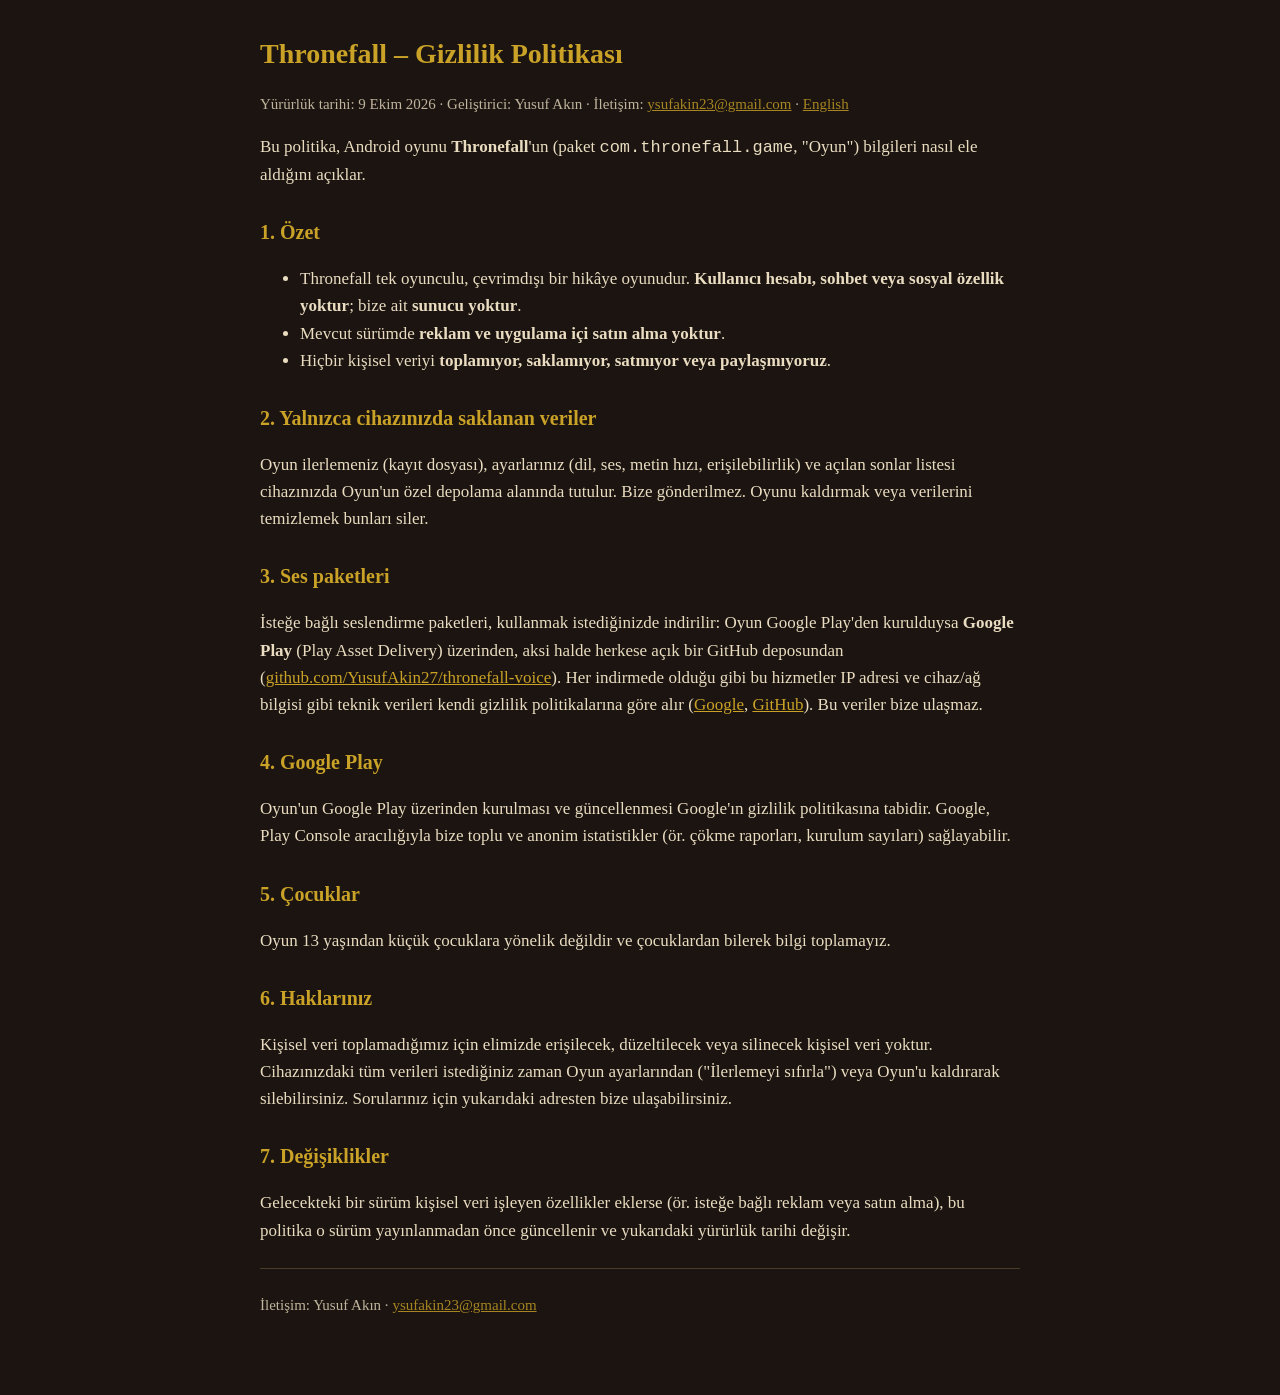
==== docs/privacy/tr/index.html @ b5269f50 "Privacy policy (v1: no ads, no IAP) for GitHub Pages Co-Authored-By: Claude Opus 5.5 <noreply@anthro" ====
<!doctype html><html lang="tr"><head><meta charset="utf-8"><meta name="viewport" content="width=device-width,initial-scale=1"><title>Thronefall – Gizlilik Politikası</title><link rel="stylesheet" href="../../_style.css"></head>
<body><main>
<h1>Thronefall – Gizlilik Politikası</h1>
<p class="meta">Yürürlük tarihi: 9 Ekim 2026 · Geliştirici: Yusuf Akın · İletişim: <a href="mailto:ysufakin23@gmail.com">ysufakin23@gmail.com</a> · <a href="../">English</a></p>
<p>Bu politika, Android oyunu <strong>Thronefall</strong>'un (paket <code>com.thronefall.game</code>, "Oyun") bilgileri nasıl ele aldığını açıklar.</p>
<h2>1. Özet</h2>
<ul>
<li>Thronefall tek oyunculu, çevrimdışı bir hikâye oyunudur. <strong>Kullanıcı hesabı, sohbet veya sosyal özellik yoktur</strong>; bize ait <strong>sunucu yoktur</strong>.</li>
<li>Mevcut sürümde <strong>reklam ve uygulama içi satın alma yoktur</strong>.</li>
<li>Hiçbir kişisel veriyi <strong>toplamıyor, saklamıyor, satmıyor veya paylaşmıyoruz</strong>.</li>
</ul>
<h2>2. Yalnızca cihazınızda saklanan veriler</h2>
<p>Oyun ilerlemeniz (kayıt dosyası), ayarlarınız (dil, ses, metin hızı, erişilebilirlik) ve açılan sonlar listesi cihazınızda Oyun'un özel depolama alanında tutulur. Bize gönderilmez. Oyunu kaldırmak veya verilerini temizlemek bunları siler.</p>
<h2>3. Ses paketleri</h2>
<p>İsteğe bağlı seslendirme paketleri, kullanmak istediğinizde indirilir: Oyun Google Play'den kurulduysa <strong>Google Play</strong> (Play Asset Delivery) üzerinden, aksi halde herkese açık bir GitHub deposundan (<a href="https://github.com/YusufAkin27/thronefall-voice">github.com/YusufAkin27/thronefall-voice</a>). Her indirmede olduğu gibi bu hizmetler IP adresi ve cihaz/ağ bilgisi gibi teknik verileri kendi gizlilik politikalarına göre alır (<a href="https://policies.google.com/privacy">Google</a>, <a href="https://docs.github.com/site-policy/privacy-policies/github-general-privacy-statement">GitHub</a>). Bu veriler bize ulaşmaz.</p>
<h2>4. Google Play</h2>
<p>Oyun'un Google Play üzerinden kurulması ve güncellenmesi Google'ın gizlilik politikasına tabidir. Google, Play Console aracılığıyla bize toplu ve anonim istatistikler (ör. çökme raporları, kurulum sayıları) sağlayabilir.</p>
<h2>5. Çocuklar</h2>
<p>Oyun 13 yaşından küçük çocuklara yönelik değildir ve çocuklardan bilerek bilgi toplamayız.</p>
<h2>6. Haklarınız</h2>
<p>Kişisel veri toplamadığımız için elimizde erişilecek, düzeltilecek veya silinecek kişisel veri yoktur. Cihazınızdaki tüm verileri istediğiniz zaman Oyun ayarlarından ("İlerlemeyi sıfırla") veya Oyun'u kaldırarak silebilirsiniz. Sorularınız için yukarıdaki adresten bize ulaşabilirsiniz.</p>
<h2>7. Değişiklikler</h2>
<p>Gelecekteki bir sürüm kişisel veri işleyen özellikler eklerse (ör. isteğe bağlı reklam veya satın alma), bu politika o sürüm yayınlanmadan önce güncellenir ve yukarıdaki yürürlük tarihi değişir.</p>
<hr><p class="meta">İletişim: Yusuf Akın · <a href="mailto:ysufakin23@gmail.com">ysufakin23@gmail.com</a></p>
</main></body></html>
---- docs/_style.css ----
:root{--ink:#1B1410;--parch:#E9DCC0;--gold:#C9A227;--crimson:#8E1F2B}
body{margin:0;background:var(--ink);color:var(--parch);font:17px/1.6 Georgia,serif}
main{max-width:760px;margin:0 auto;padding:32px 20px 64px}
h1{color:var(--gold);font-size:28px;margin:0 0 4px}h2{color:var(--gold);font-size:20px;margin-top:28px}
a{color:var(--gold)}.meta{opacity:.8;font-size:15px}hr{border:0;border-top:1px solid #4a3a2a;margin:24px 0}
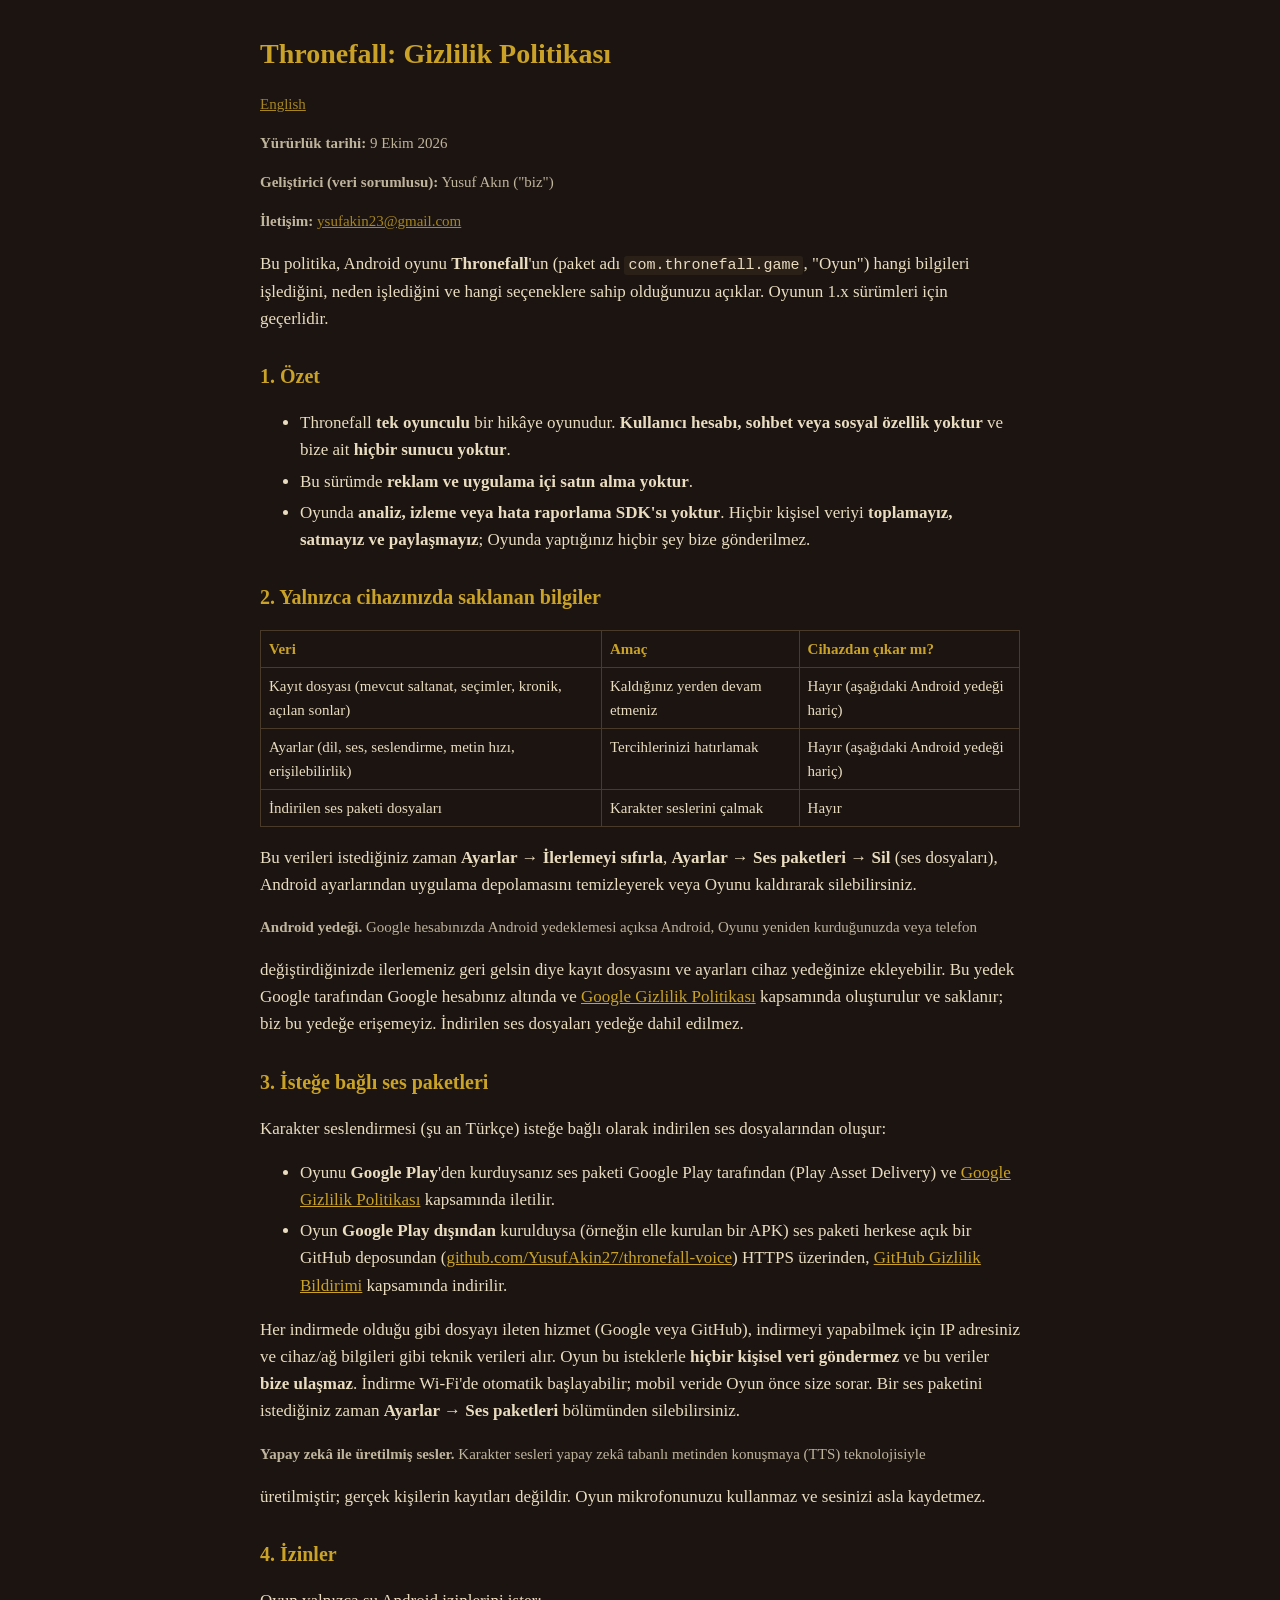
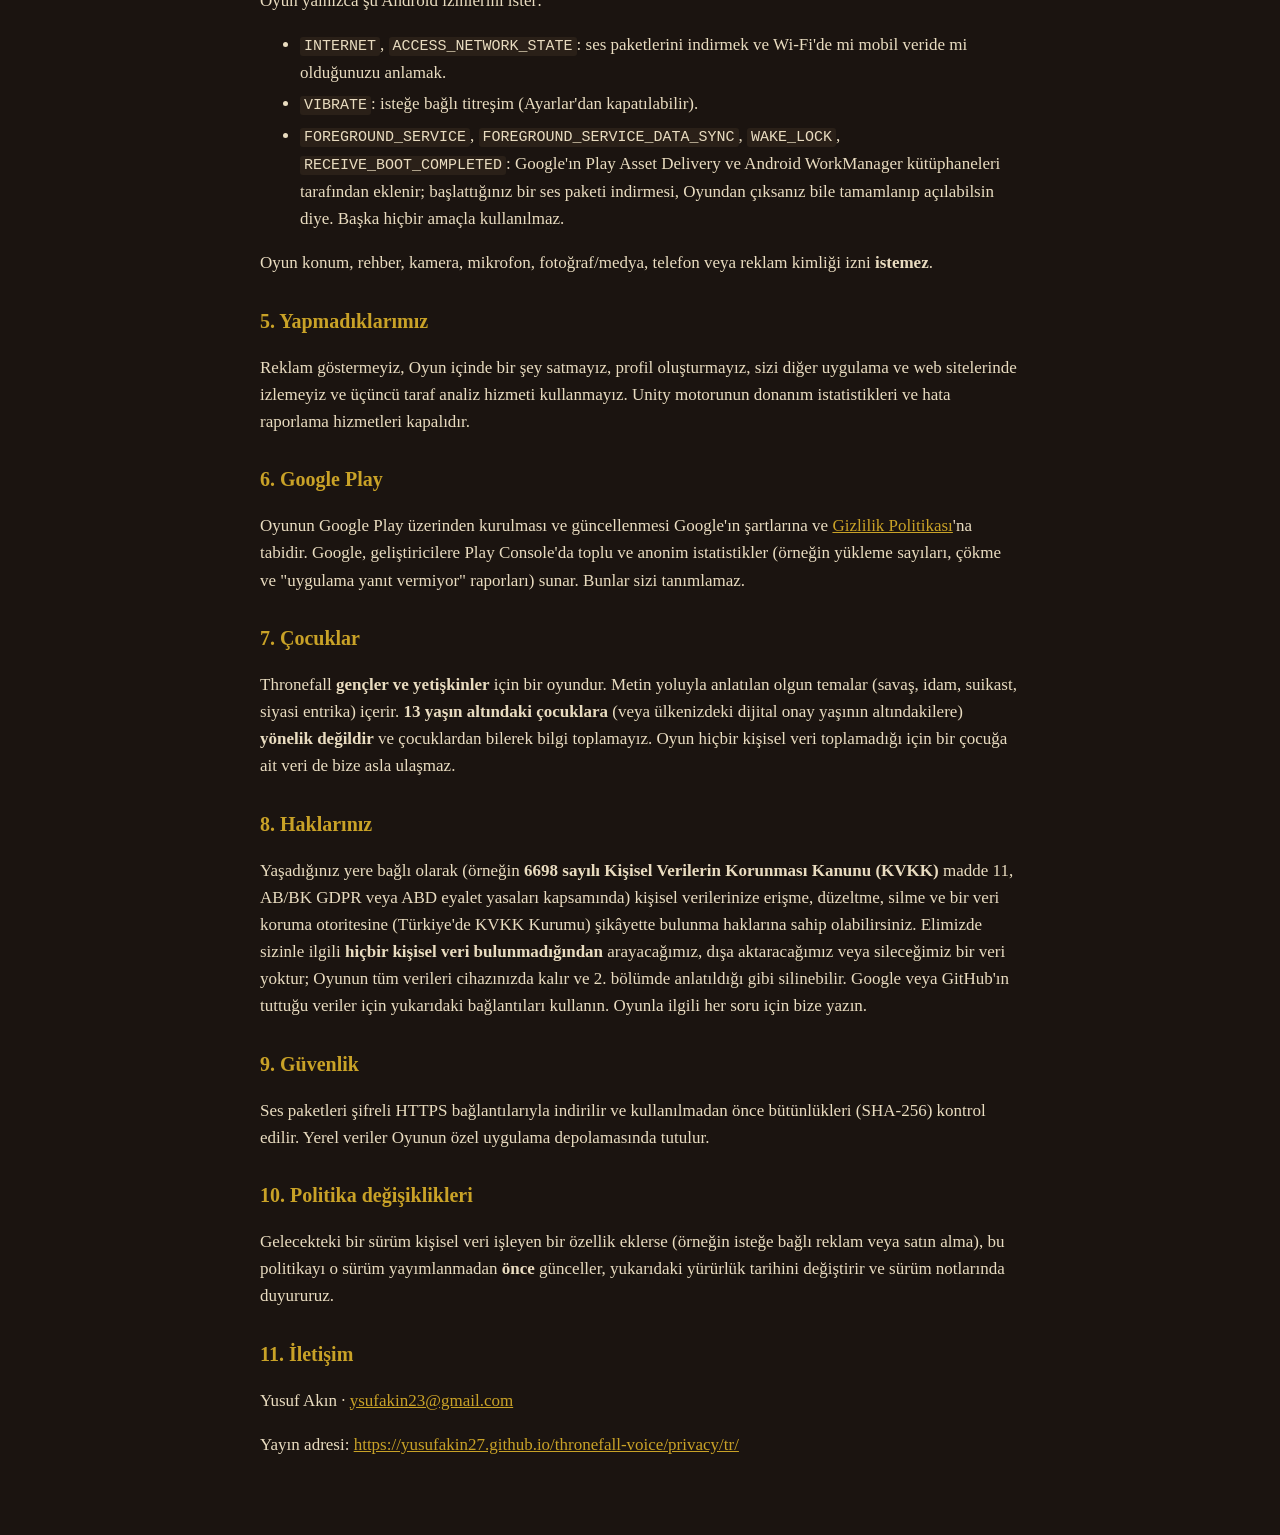
==== commit cfc2d785: "Privacy policy v1: permissions, Android backup, AI voices, KVKK; add /privacy.html alias Co-Authored" ====
--- a/docs/privacy/tr/index.html
+++ b/docs/privacy/tr/index.html
@@ -1,25 +1,52 @@
-<!doctype html><html lang="tr"><head><meta charset="utf-8"><meta name="viewport" content="width=device-width,initial-scale=1"><title>Thronefall – Gizlilik Politikası</title><link rel="stylesheet" href="../../_style.css"></head>
+<!doctype html><html lang="tr"><head><meta charset="utf-8"><meta name="viewport" content="width=device-width,initial-scale=1"><title>Thronefall: Gizlilik Politikası</title><link rel="stylesheet" href="../../_style.css"></head>
 <body><main>
-<h1>Thronefall – Gizlilik Politikası</h1>
-<p class="meta">Yürürlük tarihi: 9 Ekim 2026 · Geliştirici: Yusuf Akın · İletişim: <a href="mailto:ysufakin23@gmail.com">ysufakin23@gmail.com</a> · <a href="../">English</a></p>
-<p>Bu politika, Android oyunu <strong>Thronefall</strong>'un (paket <code>com.thronefall.game</code>, "Oyun") bilgileri nasıl ele aldığını açıklar.</p>
+<h1>Thronefall: Gizlilik Politikası</h1>
+<p class="meta"><a href="../">English</a></p>
+<p class="meta"><strong>Yürürlük tarihi:</strong> 9 Ekim 2026</p>
+<p class="meta"><strong>Geliştirici (veri sorumlusu):</strong> Yusuf Akın ("biz")</p>
+<p class="meta"><strong>İletişim:</strong> <a href="mailto:ysufakin23@gmail.com">ysufakin23@gmail.com</a></p>
+<p>Bu politika, Android oyunu <strong>Thronefall</strong>'un (paket adı <code>com.thronefall.game</code>, "Oyun") hangi bilgileri işlediğini, neden işlediğini ve hangi seçeneklere sahip olduğunuzu açıklar. Oyunun 1.x sürümleri için geçerlidir.</p>
 <h2>1. Özet</h2>
 <ul>
-<li>Thronefall tek oyunculu, çevrimdışı bir hikâye oyunudur. <strong>Kullanıcı hesabı, sohbet veya sosyal özellik yoktur</strong>; bize ait <strong>sunucu yoktur</strong>.</li>
-<li>Mevcut sürümde <strong>reklam ve uygulama içi satın alma yoktur</strong>.</li>
-<li>Hiçbir kişisel veriyi <strong>toplamıyor, saklamıyor, satmıyor veya paylaşmıyoruz</strong>.</li>
+<li>Thronefall <strong>tek oyunculu</strong> bir hikâye oyunudur. <strong>Kullanıcı hesabı, sohbet veya sosyal özellik yoktur</strong> ve bize ait <strong>hiçbir sunucu yoktur</strong>.</li>
+<li>Bu sürümde <strong>reklam ve uygulama içi satın alma yoktur</strong>.</li>
+<li>Oyunda <strong>analiz, izleme veya hata raporlama SDK'sı yoktur</strong>. Hiçbir kişisel veriyi <strong>toplamayız, satmayız ve paylaşmayız</strong>; Oyunda yaptığınız hiçbir şey bize gönderilmez.</li>
 </ul>
-<h2>2. Yalnızca cihazınızda saklanan veriler</h2>
-<p>Oyun ilerlemeniz (kayıt dosyası), ayarlarınız (dil, ses, metin hızı, erişilebilirlik) ve açılan sonlar listesi cihazınızda Oyun'un özel depolama alanında tutulur. Bize gönderilmez. Oyunu kaldırmak veya verilerini temizlemek bunları siler.</p>
-<h2>3. Ses paketleri</h2>
-<p>İsteğe bağlı seslendirme paketleri, kullanmak istediğinizde indirilir: Oyun Google Play'den kurulduysa <strong>Google Play</strong> (Play Asset Delivery) üzerinden, aksi halde herkese açık bir GitHub deposundan (<a href="https://github.com/YusufAkin27/thronefall-voice">github.com/YusufAkin27/thronefall-voice</a>). Her indirmede olduğu gibi bu hizmetler IP adresi ve cihaz/ağ bilgisi gibi teknik verileri kendi gizlilik politikalarına göre alır (<a href="https://policies.google.com/privacy">Google</a>, <a href="https://docs.github.com/site-policy/privacy-policies/github-general-privacy-statement">GitHub</a>). Bu veriler bize ulaşmaz.</p>
-<h2>4. Google Play</h2>
-<p>Oyun'un Google Play üzerinden kurulması ve güncellenmesi Google'ın gizlilik politikasına tabidir. Google, Play Console aracılığıyla bize toplu ve anonim istatistikler (ör. çökme raporları, kurulum sayıları) sağlayabilir.</p>
-<h2>5. Çocuklar</h2>
-<p>Oyun 13 yaşından küçük çocuklara yönelik değildir ve çocuklardan bilerek bilgi toplamayız.</p>
-<h2>6. Haklarınız</h2>
-<p>Kişisel veri toplamadığımız için elimizde erişilecek, düzeltilecek veya silinecek kişisel veri yoktur. Cihazınızdaki tüm verileri istediğiniz zaman Oyun ayarlarından ("İlerlemeyi sıfırla") veya Oyun'u kaldırarak silebilirsiniz. Sorularınız için yukarıdaki adresten bize ulaşabilirsiniz.</p>
-<h2>7. Değişiklikler</h2>
-<p>Gelecekteki bir sürüm kişisel veri işleyen özellikler eklerse (ör. isteğe bağlı reklam veya satın alma), bu politika o sürüm yayınlanmadan önce güncellenir ve yukarıdaki yürürlük tarihi değişir.</p>
-<hr><p class="meta">İletişim: Yusuf Akın · <a href="mailto:ysufakin23@gmail.com">ysufakin23@gmail.com</a></p>
+<h2>2. Yalnızca cihazınızda saklanan bilgiler</h2>
+<div class="tw"><table><tr><th>Veri</th><th>Amaç</th><th>Cihazdan çıkar mı?</th></tr><tr><td>Kayıt dosyası (mevcut saltanat, seçimler, kronik, açılan sonlar)</td><td>Kaldığınız yerden devam etmeniz</td><td>Hayır (aşağıdaki Android yedeği hariç)</td></tr><tr><td>Ayarlar (dil, ses, seslendirme, metin hızı, erişilebilirlik)</td><td>Tercihlerinizi hatırlamak</td><td>Hayır (aşağıdaki Android yedeği hariç)</td></tr><tr><td>İndirilen ses paketi dosyaları</td><td>Karakter seslerini çalmak</td><td>Hayır</td></tr></table></div>
+<p>Bu verileri istediğiniz zaman <strong>Ayarlar → İlerlemeyi sıfırla</strong>, <strong>Ayarlar → Ses paketleri → Sil</strong> (ses dosyaları), Android ayarlarından uygulama depolamasını temizleyerek veya Oyunu kaldırarak silebilirsiniz.</p>
+<p class="meta"><strong>Android yedeği.</strong> Google hesabınızda Android yedeklemesi açıksa Android, Oyunu yeniden kurduğunuzda veya telefon</p>
+<p>değiştirdiğinizde ilerlemeniz geri gelsin diye kayıt dosyasını ve ayarları cihaz yedeğinize ekleyebilir. Bu yedek Google tarafından Google hesabınız altında ve <a href="https://policies.google.com/privacy">Google Gizlilik Politikası</a> kapsamında oluşturulur ve saklanır; biz bu yedeğe erişemeyiz. İndirilen ses dosyaları yedeğe dahil edilmez.</p>
+<h2>3. İsteğe bağlı ses paketleri</h2>
+<p>Karakter seslendirmesi (şu an Türkçe) isteğe bağlı olarak indirilen ses dosyalarından oluşur:</p>
+<ul>
+<li>Oyunu <strong>Google Play</strong>'den kurduysanız ses paketi Google Play tarafından (Play Asset Delivery) ve <a href="https://policies.google.com/privacy">Google Gizlilik Politikası</a> kapsamında iletilir.</li>
+<li>Oyun <strong>Google Play dışından</strong> kurulduysa (örneğin elle kurulan bir APK) ses paketi herkese açık bir GitHub deposundan (<a href="https://github.com/YusufAkin27/thronefall-voice">github.com/YusufAkin27/thronefall-voice</a>) HTTPS üzerinden, <a href="https://docs.github.com/site-policy/privacy-policies/github-general-privacy-statement">GitHub Gizlilik Bildirimi</a> kapsamında indirilir.</li>
+</ul>
+<p>Her indirmede olduğu gibi dosyayı ileten hizmet (Google veya GitHub), indirmeyi yapabilmek için IP adresiniz ve cihaz/ağ bilgileri gibi teknik verileri alır. Oyun bu isteklerle <strong>hiçbir kişisel veri göndermez</strong> ve bu veriler <strong>bize ulaşmaz</strong>. İndirme Wi-Fi'de otomatik başlayabilir; mobil veride Oyun önce size sorar. Bir ses paketini istediğiniz zaman <strong>Ayarlar → Ses paketleri</strong> bölümünden silebilirsiniz.</p>
+<p class="meta"><strong>Yapay zekâ ile üretilmiş sesler.</strong> Karakter sesleri yapay zekâ tabanlı metinden konuşmaya (TTS) teknolojisiyle</p>
+<p>üretilmiştir; gerçek kişilerin kayıtları değildir. Oyun mikrofonunuzu kullanmaz ve sesinizi asla kaydetmez.</p>
+<h2>4. İzinler</h2>
+<p>Oyun yalnızca şu Android izinlerini ister:</p>
+<ul>
+<li><code>INTERNET</code>, <code>ACCESS_NETWORK_STATE</code>: ses paketlerini indirmek ve Wi-Fi'de mi mobil veride mi olduğunuzu anlamak.</li>
+<li><code>VIBRATE</code>: isteğe bağlı titreşim (Ayarlar'dan kapatılabilir).</li>
+<li><code>FOREGROUND_SERVICE</code>, <code>FOREGROUND_SERVICE_DATA_SYNC</code>, <code>WAKE_LOCK</code>, <code>RECEIVE_BOOT_COMPLETED</code>: Google'ın Play Asset Delivery ve Android WorkManager kütüphaneleri tarafından eklenir; başlattığınız bir ses paketi indirmesi, Oyundan çıksanız bile tamamlanıp açılabilsin diye. Başka hiçbir amaçla kullanılmaz.</li>
+</ul>
+<p>Oyun konum, rehber, kamera, mikrofon, fotoğraf/medya, telefon veya reklam kimliği izni <strong>istemez</strong>.</p>
+<h2>5. Yapmadıklarımız</h2>
+<p>Reklam göstermeyiz, Oyun içinde bir şey satmayız, profil oluşturmayız, sizi diğer uygulama ve web sitelerinde izlemeyiz ve üçüncü taraf analiz hizmeti kullanmayız. Unity motorunun donanım istatistikleri ve hata raporlama hizmetleri kapalıdır.</p>
+<h2>6. Google Play</h2>
+<p>Oyunun Google Play üzerinden kurulması ve güncellenmesi Google'ın şartlarına ve <a href="https://policies.google.com/privacy">Gizlilik Politikası</a>'na tabidir. Google, geliştiricilere Play Console'da toplu ve anonim istatistikler (örneğin yükleme sayıları, çökme ve "uygulama yanıt vermiyor" raporları) sunar. Bunlar sizi tanımlamaz.</p>
+<h2>7. Çocuklar</h2>
+<p>Thronefall <strong>gençler ve yetişkinler</strong> için bir oyundur. Metin yoluyla anlatılan olgun temalar (savaş, idam, suikast, siyasi entrika) içerir. <strong>13 yaşın altındaki çocuklara</strong> (veya ülkenizdeki dijital onay yaşının altındakilere) <strong>yönelik değildir</strong> ve çocuklardan bilerek bilgi toplamayız. Oyun hiçbir kişisel veri toplamadığı için bir çocuğa ait veri de bize asla ulaşmaz.</p>
+<h2>8. Haklarınız</h2>
+<p>Yaşadığınız yere bağlı olarak (örneğin <strong>6698 sayılı Kişisel Verilerin Korunması Kanunu (KVKK)</strong> madde 11, AB/BK GDPR veya ABD eyalet yasaları kapsamında) kişisel verilerinize erişme, düzeltme, silme ve bir veri koruma otoritesine (Türkiye'de KVKK Kurumu) şikâyette bulunma haklarına sahip olabilirsiniz. Elimizde sizinle ilgili <strong>hiçbir kişisel veri bulunmadığından</strong> arayacağımız, dışa aktaracağımız veya sileceğimiz bir veri yoktur; Oyunun tüm verileri cihazınızda kalır ve 2. bölümde anlatıldığı gibi silinebilir. Google veya GitHub'ın tuttuğu veriler için yukarıdaki bağlantıları kullanın. Oyunla ilgili her soru için bize yazın.</p>
+<h2>9. Güvenlik</h2>
+<p>Ses paketleri şifreli HTTPS bağlantılarıyla indirilir ve kullanılmadan önce bütünlükleri (SHA-256) kontrol edilir. Yerel veriler Oyunun özel uygulama depolamasında tutulur.</p>
+<h2>10. Politika değişiklikleri</h2>
+<p>Gelecekteki bir sürüm kişisel veri işleyen bir özellik eklerse (örneğin isteğe bağlı reklam veya satın alma), bu politikayı o sürüm yayımlanmadan <strong>önce</strong> günceller, yukarıdaki yürürlük tarihini değiştirir ve sürüm notlarında duyururuz.</p>
+<h2>11. İletişim</h2>
+<p>Yusuf Akın · <a href="mailto:ysufakin23@gmail.com">ysufakin23@gmail.com</a></p>
+<p>Yayın adresi: <a href="https://yusufakin27.github.io/thronefall-voice/privacy/tr/">https://yusufakin27.github.io/thronefall-voice/privacy/tr/</a></p>
 </main></body></html>
--- a/docs/_style.css
+++ b/docs/_style.css
@@ -3,3 +3,6 @@
 main{max-width:760px;margin:0 auto;padding:32px 20px 64px}
 h1{color:var(--gold);font-size:28px;margin:0 0 4px}h2{color:var(--gold);font-size:20px;margin-top:28px}
 a{color:var(--gold)}.meta{opacity:.8;font-size:15px}hr{border:0;border-top:1px solid #4a3a2a;margin:24px 0}
+code{font-size:15px;background:#2a2018;padding:1px 4px;border-radius:3px;overflow-wrap:anywhere}
+.tw{overflow-x:auto}table{border-collapse:collapse;width:100%;font-size:15px}th,td{border:1px solid #4a3a2a;padding:6px 8px;text-align:left;vertical-align:top}th{color:var(--gold)}
+li{margin:4px 0}
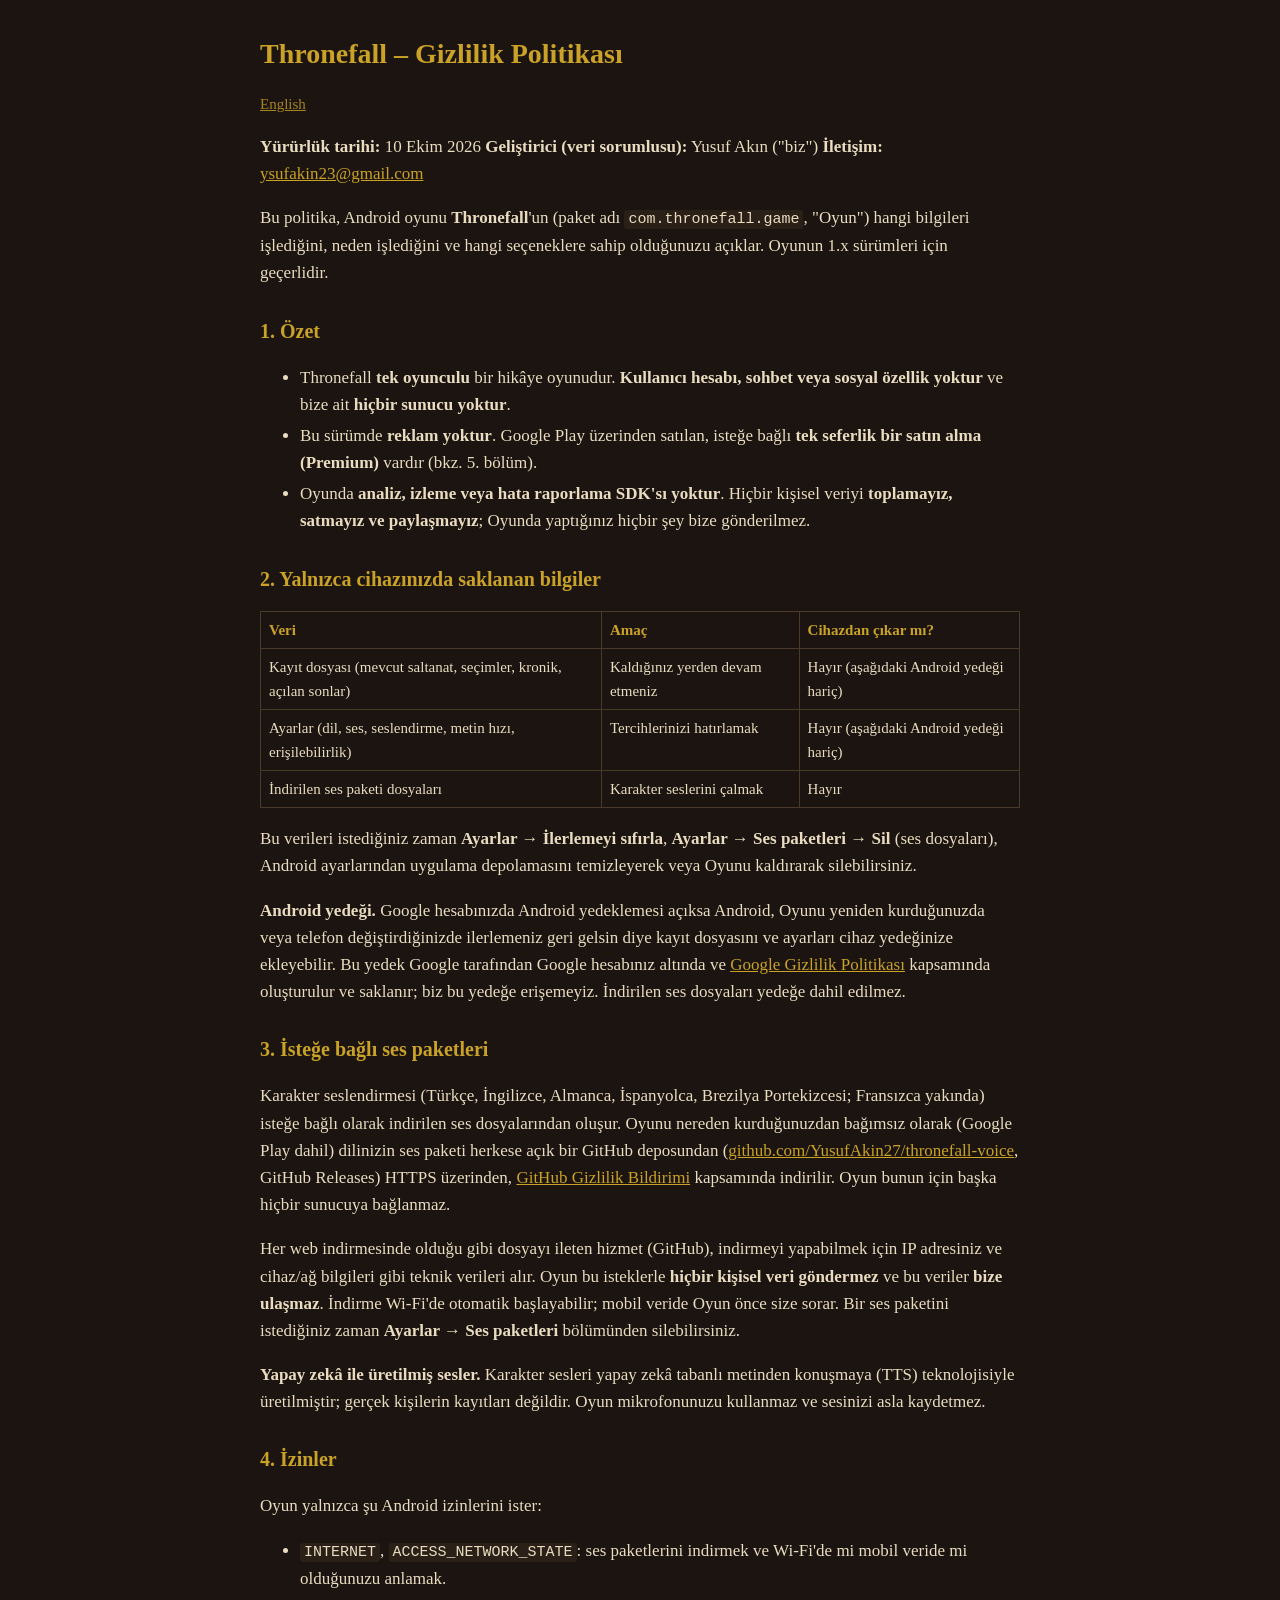
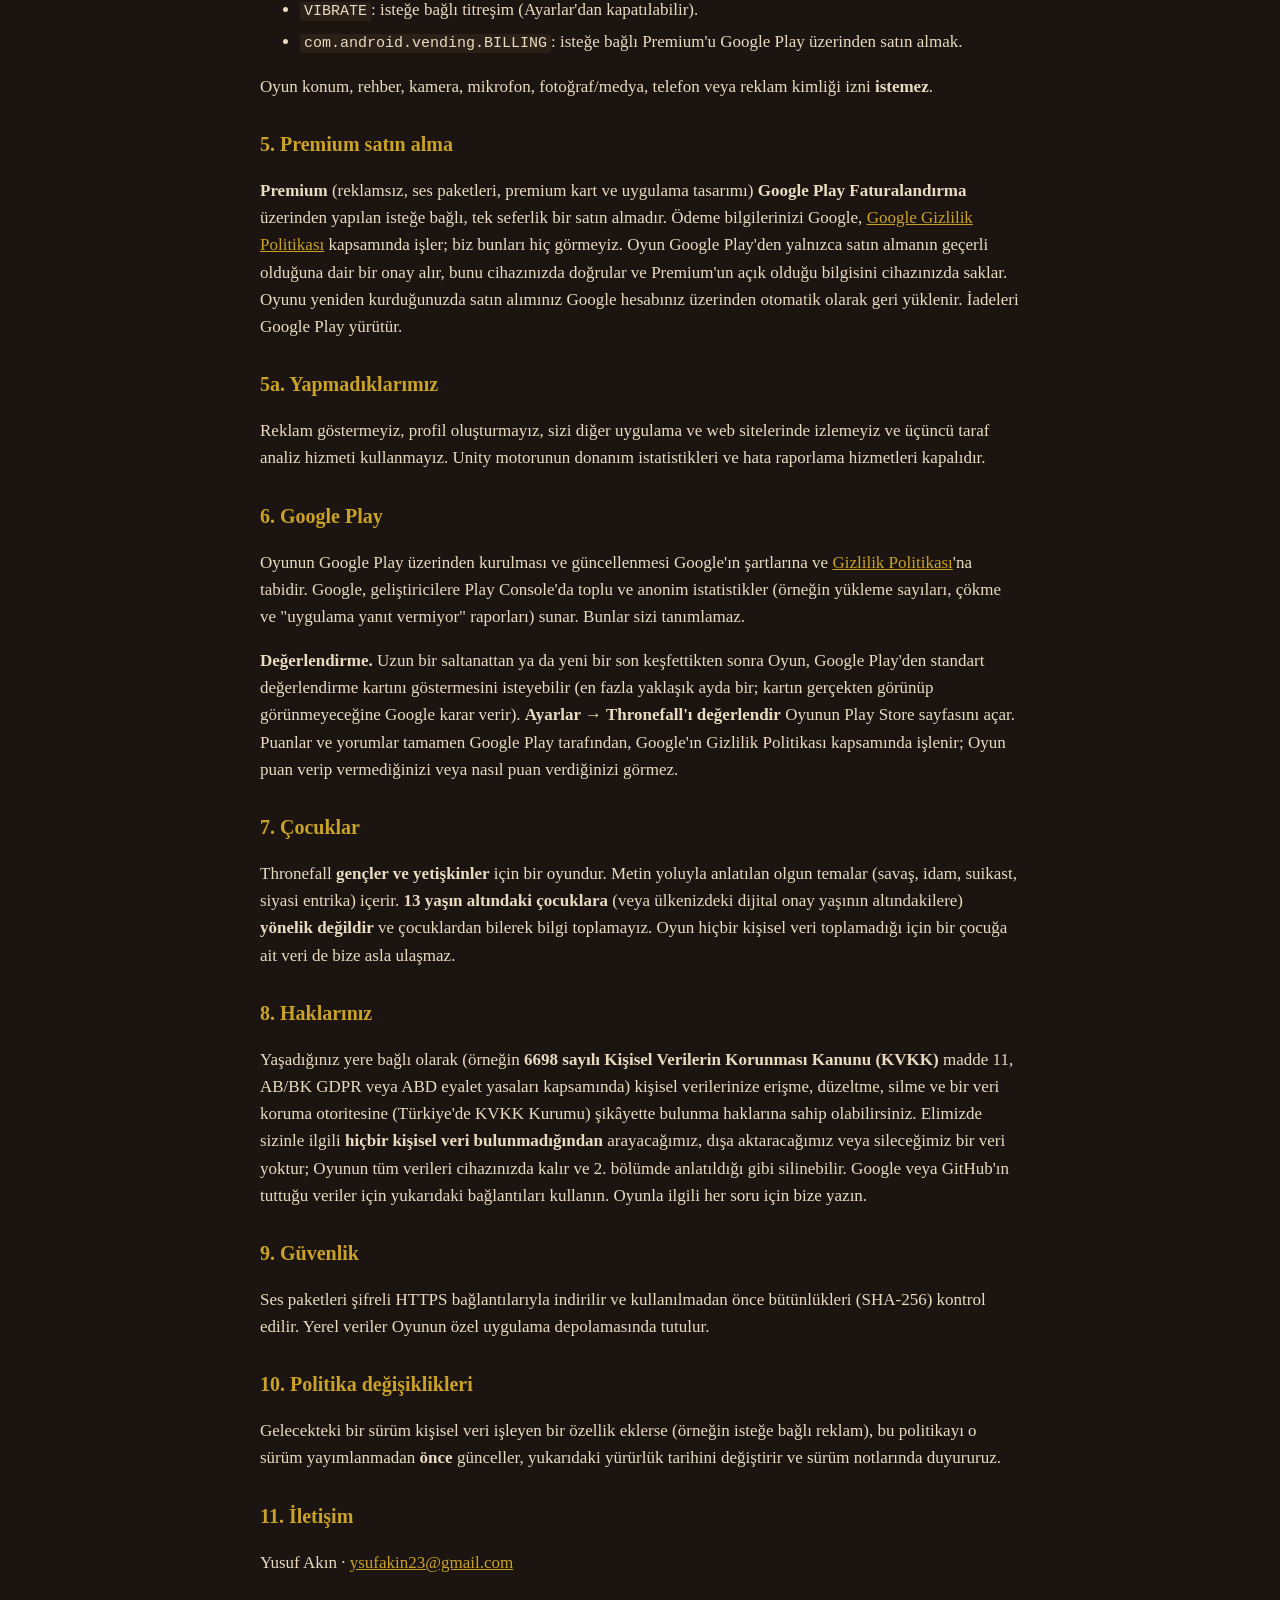
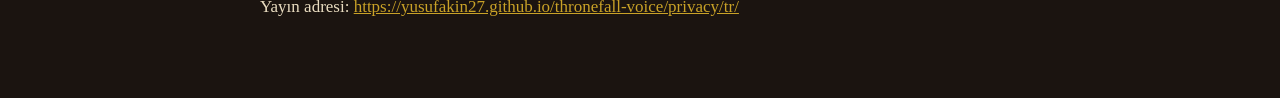
==== commit 8a45693d: "Privacy policy 10 Oct 2026: Premium purchase via Google Play, voice packs from GitHub for all instal" ====
--- a/docs/privacy/tr/index.html
+++ b/docs/privacy/tr/index.html
@@ -1,51 +1,113 @@
-<!doctype html><html lang="tr"><head><meta charset="utf-8"><meta name="viewport" content="width=device-width,initial-scale=1"><title>Thronefall: Gizlilik Politikası</title><link rel="stylesheet" href="../../_style.css"></head>
+<!doctype html><html lang="tr"><head><meta charset="utf-8"><meta name="viewport" content="width=device-width,initial-scale=1"><title>Thronefall – Gizlilik Politikası</title><link rel="stylesheet" href="../../_style.css"></head>
 <body><main>
-<h1>Thronefall: Gizlilik Politikası</h1>
+<h1>Thronefall – Gizlilik Politikası</h1>
 <p class="meta"><a href="../">English</a></p>
-<p class="meta"><strong>Yürürlük tarihi:</strong> 9 Ekim 2026</p>
-<p class="meta"><strong>Geliştirici (veri sorumlusu):</strong> Yusuf Akın ("biz")</p>
-<p class="meta"><strong>İletişim:</strong> <a href="mailto:ysufakin23@gmail.com">ysufakin23@gmail.com</a></p>
-<p>Bu politika, Android oyunu <strong>Thronefall</strong>'un (paket adı <code>com.thronefall.game</code>, "Oyun") hangi bilgileri işlediğini, neden işlediğini ve hangi seçeneklere sahip olduğunuzu açıklar. Oyunun 1.x sürümleri için geçerlidir.</p>
+<p><strong>Yürürlük tarihi:</strong> 10 Ekim 2026
+<strong>Geliştirici (veri sorumlusu):</strong> Yusuf Akın ("biz")
+<strong>İletişim:</strong> <a href="mailto:ysufakin23@gmail.com">ysufakin23@gmail.com</a></p>
+<p>Bu politika, Android oyunu <strong>Thronefall</strong>'un (paket adı <code>com.thronefall.game</code>, "Oyun") hangi bilgileri işlediğini,
+neden işlediğini ve hangi seçeneklere sahip olduğunuzu açıklar. Oyunun 1.x sürümleri için geçerlidir.</p>
 <h2>1. Özet</h2>
 <ul>
-<li>Thronefall <strong>tek oyunculu</strong> bir hikâye oyunudur. <strong>Kullanıcı hesabı, sohbet veya sosyal özellik yoktur</strong> ve bize ait <strong>hiçbir sunucu yoktur</strong>.</li>
-<li>Bu sürümde <strong>reklam ve uygulama içi satın alma yoktur</strong>.</li>
-<li>Oyunda <strong>analiz, izleme veya hata raporlama SDK'sı yoktur</strong>. Hiçbir kişisel veriyi <strong>toplamayız, satmayız ve paylaşmayız</strong>; Oyunda yaptığınız hiçbir şey bize gönderilmez.</li>
+<li>Thronefall <strong>tek oyunculu</strong> bir hikâye oyunudur. <strong>Kullanıcı hesabı, sohbet veya sosyal özellik yoktur</strong> ve bize ait
+  <strong>hiçbir sunucu yoktur</strong>.</li>
+<li>Bu sürümde <strong>reklam yoktur</strong>. Google Play üzerinden satılan, isteğe bağlı <strong>tek seferlik bir satın alma (Premium)</strong> vardır (bkz. 5. bölüm).</li>
+<li>Oyunda <strong>analiz, izleme veya hata raporlama SDK'sı yoktur</strong>. Hiçbir kişisel veriyi <strong>toplamayız, satmayız ve
+  paylaşmayız</strong>; Oyunda yaptığınız hiçbir şey bize gönderilmez.</li>
 </ul>
 <h2>2. Yalnızca cihazınızda saklanan bilgiler</h2>
-<div class="tw"><table><tr><th>Veri</th><th>Amaç</th><th>Cihazdan çıkar mı?</th></tr><tr><td>Kayıt dosyası (mevcut saltanat, seçimler, kronik, açılan sonlar)</td><td>Kaldığınız yerden devam etmeniz</td><td>Hayır (aşağıdaki Android yedeği hariç)</td></tr><tr><td>Ayarlar (dil, ses, seslendirme, metin hızı, erişilebilirlik)</td><td>Tercihlerinizi hatırlamak</td><td>Hayır (aşağıdaki Android yedeği hariç)</td></tr><tr><td>İndirilen ses paketi dosyaları</td><td>Karakter seslerini çalmak</td><td>Hayır</td></tr></table></div>
-<p>Bu verileri istediğiniz zaman <strong>Ayarlar → İlerlemeyi sıfırla</strong>, <strong>Ayarlar → Ses paketleri → Sil</strong> (ses dosyaları), Android ayarlarından uygulama depolamasını temizleyerek veya Oyunu kaldırarak silebilirsiniz.</p>
-<p class="meta"><strong>Android yedeği.</strong> Google hesabınızda Android yedeklemesi açıksa Android, Oyunu yeniden kurduğunuzda veya telefon</p>
-<p>değiştirdiğinizde ilerlemeniz geri gelsin diye kayıt dosyasını ve ayarları cihaz yedeğinize ekleyebilir. Bu yedek Google tarafından Google hesabınız altında ve <a href="https://policies.google.com/privacy">Google Gizlilik Politikası</a> kapsamında oluşturulur ve saklanır; biz bu yedeğe erişemeyiz. İndirilen ses dosyaları yedeğe dahil edilmez.</p>
+<table>
+<thead>
+<tr>
+<th>Veri</th>
+<th>Amaç</th>
+<th>Cihazdan çıkar mı?</th>
+</tr>
+</thead>
+<tbody>
+<tr>
+<td>Kayıt dosyası (mevcut saltanat, seçimler, kronik, açılan sonlar)</td>
+<td>Kaldığınız yerden devam etmeniz</td>
+<td>Hayır (aşağıdaki Android yedeği hariç)</td>
+</tr>
+<tr>
+<td>Ayarlar (dil, ses, seslendirme, metin hızı, erişilebilirlik)</td>
+<td>Tercihlerinizi hatırlamak</td>
+<td>Hayır (aşağıdaki Android yedeği hariç)</td>
+</tr>
+<tr>
+<td>İndirilen ses paketi dosyaları</td>
+<td>Karakter seslerini çalmak</td>
+<td>Hayır</td>
+</tr>
+</tbody>
+</table>
+<p>Bu verileri istediğiniz zaman <strong>Ayarlar → İlerlemeyi sıfırla</strong>, <strong>Ayarlar → Ses paketleri → Sil</strong> (ses dosyaları),
+Android ayarlarından uygulama depolamasını temizleyerek veya Oyunu kaldırarak silebilirsiniz.</p>
+<p><strong>Android yedeği.</strong> Google hesabınızda Android yedeklemesi açıksa Android, Oyunu yeniden kurduğunuzda veya telefon
+değiştirdiğinizde ilerlemeniz geri gelsin diye kayıt dosyasını ve ayarları cihaz yedeğinize ekleyebilir. Bu yedek
+Google tarafından Google hesabınız altında ve <a href="https://policies.google.com/privacy">Google Gizlilik Politikası</a>
+kapsamında oluşturulur ve saklanır; biz bu yedeğe erişemeyiz. İndirilen ses dosyaları yedeğe dahil edilmez.</p>
 <h2>3. İsteğe bağlı ses paketleri</h2>
-<p>Karakter seslendirmesi (şu an Türkçe) isteğe bağlı olarak indirilen ses dosyalarından oluşur:</p>
-<ul>
-<li>Oyunu <strong>Google Play</strong>'den kurduysanız ses paketi Google Play tarafından (Play Asset Delivery) ve <a href="https://policies.google.com/privacy">Google Gizlilik Politikası</a> kapsamında iletilir.</li>
-<li>Oyun <strong>Google Play dışından</strong> kurulduysa (örneğin elle kurulan bir APK) ses paketi herkese açık bir GitHub deposundan (<a href="https://github.com/YusufAkin27/thronefall-voice">github.com/YusufAkin27/thronefall-voice</a>) HTTPS üzerinden, <a href="https://docs.github.com/site-policy/privacy-policies/github-general-privacy-statement">GitHub Gizlilik Bildirimi</a> kapsamında indirilir.</li>
-</ul>
-<p>Her indirmede olduğu gibi dosyayı ileten hizmet (Google veya GitHub), indirmeyi yapabilmek için IP adresiniz ve cihaz/ağ bilgileri gibi teknik verileri alır. Oyun bu isteklerle <strong>hiçbir kişisel veri göndermez</strong> ve bu veriler <strong>bize ulaşmaz</strong>. İndirme Wi-Fi'de otomatik başlayabilir; mobil veride Oyun önce size sorar. Bir ses paketini istediğiniz zaman <strong>Ayarlar → Ses paketleri</strong> bölümünden silebilirsiniz.</p>
-<p class="meta"><strong>Yapay zekâ ile üretilmiş sesler.</strong> Karakter sesleri yapay zekâ tabanlı metinden konuşmaya (TTS) teknolojisiyle</p>
-<p>üretilmiştir; gerçek kişilerin kayıtları değildir. Oyun mikrofonunuzu kullanmaz ve sesinizi asla kaydetmez.</p>
+<p>Karakter seslendirmesi (Türkçe, İngilizce, Almanca, İspanyolca, Brezilya Portekizcesi; Fransızca yakında) isteğe
+bağlı olarak indirilen ses dosyalarından oluşur. Oyunu nereden kurduğunuzdan bağımsız olarak (Google Play dahil)
+dilinizin ses paketi herkese açık bir GitHub deposundan
+(<a href="https://github.com/YusufAkin27/thronefall-voice">github.com/YusufAkin27/thronefall-voice</a>, GitHub Releases) HTTPS
+üzerinden, <a href="https://docs.github.com/site-policy/privacy-policies/github-general-privacy-statement">GitHub Gizlilik Bildirimi</a>
+kapsamında indirilir. Oyun bunun için başka hiçbir sunucuya bağlanmaz.</p>
+<p>Her web indirmesinde olduğu gibi dosyayı ileten hizmet (GitHub), indirmeyi yapabilmek için IP adresiniz ve
+cihaz/ağ bilgileri gibi teknik verileri alır. Oyun bu isteklerle <strong>hiçbir kişisel veri göndermez</strong> ve bu veriler
+<strong>bize ulaşmaz</strong>. İndirme Wi-Fi'de otomatik başlayabilir; mobil veride Oyun önce size sorar. Bir ses paketini
+istediğiniz zaman <strong>Ayarlar → Ses paketleri</strong> bölümünden silebilirsiniz.</p>
+<p><strong>Yapay zekâ ile üretilmiş sesler.</strong> Karakter sesleri yapay zekâ tabanlı metinden konuşmaya (TTS) teknolojisiyle
+üretilmiştir; gerçek kişilerin kayıtları değildir. Oyun mikrofonunuzu kullanmaz ve sesinizi asla kaydetmez.</p>
 <h2>4. İzinler</h2>
 <p>Oyun yalnızca şu Android izinlerini ister:</p>
 <ul>
 <li><code>INTERNET</code>, <code>ACCESS_NETWORK_STATE</code>: ses paketlerini indirmek ve Wi-Fi'de mi mobil veride mi olduğunuzu anlamak.</li>
 <li><code>VIBRATE</code>: isteğe bağlı titreşim (Ayarlar'dan kapatılabilir).</li>
-<li><code>FOREGROUND_SERVICE</code>, <code>FOREGROUND_SERVICE_DATA_SYNC</code>, <code>WAKE_LOCK</code>, <code>RECEIVE_BOOT_COMPLETED</code>: Google'ın Play Asset Delivery ve Android WorkManager kütüphaneleri tarafından eklenir; başlattığınız bir ses paketi indirmesi, Oyundan çıksanız bile tamamlanıp açılabilsin diye. Başka hiçbir amaçla kullanılmaz.</li>
+<li><code>com.android.vending.BILLING</code>: isteğe bağlı Premium'u Google Play üzerinden satın almak.</li>
 </ul>
 <p>Oyun konum, rehber, kamera, mikrofon, fotoğraf/medya, telefon veya reklam kimliği izni <strong>istemez</strong>.</p>
-<h2>5. Yapmadıklarımız</h2>
-<p>Reklam göstermeyiz, Oyun içinde bir şey satmayız, profil oluşturmayız, sizi diğer uygulama ve web sitelerinde izlemeyiz ve üçüncü taraf analiz hizmeti kullanmayız. Unity motorunun donanım istatistikleri ve hata raporlama hizmetleri kapalıdır.</p>
+<h2>5. Premium satın alma</h2>
+<p><strong>Premium</strong> (reklamsız, ses paketleri, premium kart ve uygulama tasarımı) <strong>Google Play Faturalandırma</strong> üzerinden
+yapılan isteğe bağlı, tek seferlik bir satın almadır. Ödeme bilgilerinizi Google, <a href="https://policies.google.com/privacy">Google Gizlilik Politikası</a>
+kapsamında işler; biz bunları hiç görmeyiz. Oyun Google Play'den yalnızca satın almanın geçerli olduğuna dair bir onay
+alır, bunu cihazınızda doğrular ve Premium'un açık olduğu bilgisini cihazınızda saklar. Oyunu yeniden kurduğunuzda
+satın alımınız Google hesabınız üzerinden otomatik olarak geri yüklenir. İadeleri Google Play yürütür.</p>
+<h2>5a. Yapmadıklarımız</h2>
+<p>Reklam göstermeyiz, profil oluşturmayız, sizi diğer uygulama ve web sitelerinde
+izlemeyiz ve üçüncü taraf analiz hizmeti kullanmayız. Unity motorunun donanım istatistikleri ve hata raporlama
+hizmetleri kapalıdır.</p>
 <h2>6. Google Play</h2>
-<p>Oyunun Google Play üzerinden kurulması ve güncellenmesi Google'ın şartlarına ve <a href="https://policies.google.com/privacy">Gizlilik Politikası</a>'na tabidir. Google, geliştiricilere Play Console'da toplu ve anonim istatistikler (örneğin yükleme sayıları, çökme ve "uygulama yanıt vermiyor" raporları) sunar. Bunlar sizi tanımlamaz.</p>
+<p>Oyunun Google Play üzerinden kurulması ve güncellenmesi Google'ın şartlarına ve
+<a href="https://policies.google.com/privacy">Gizlilik Politikası</a>'na tabidir. Google, geliştiricilere Play Console'da
+toplu ve anonim istatistikler (örneğin yükleme sayıları, çökme ve "uygulama yanıt vermiyor" raporları) sunar. Bunlar
+sizi tanımlamaz.</p>
+<p><strong>Değerlendirme.</strong> Uzun bir saltanattan ya da yeni bir son keşfettikten sonra Oyun, Google Play'den standart
+değerlendirme kartını göstermesini isteyebilir (en fazla yaklaşık ayda bir; kartın gerçekten görünüp görünmeyeceğine
+Google karar verir). <strong>Ayarlar → Thronefall'ı değerlendir</strong> Oyunun Play Store sayfasını açar. Puanlar ve yorumlar
+tamamen Google Play tarafından, Google'ın Gizlilik Politikası kapsamında işlenir; Oyun puan verip vermediğinizi veya
+nasıl puan verdiğinizi görmez.</p>
 <h2>7. Çocuklar</h2>
-<p>Thronefall <strong>gençler ve yetişkinler</strong> için bir oyundur. Metin yoluyla anlatılan olgun temalar (savaş, idam, suikast, siyasi entrika) içerir. <strong>13 yaşın altındaki çocuklara</strong> (veya ülkenizdeki dijital onay yaşının altındakilere) <strong>yönelik değildir</strong> ve çocuklardan bilerek bilgi toplamayız. Oyun hiçbir kişisel veri toplamadığı için bir çocuğa ait veri de bize asla ulaşmaz.</p>
+<p>Thronefall <strong>gençler ve yetişkinler</strong> için bir oyundur. Metin yoluyla anlatılan olgun temalar (savaş, idam, suikast,
+siyasi entrika) içerir. <strong>13 yaşın altındaki çocuklara</strong> (veya ülkenizdeki dijital onay yaşının altındakilere)
+<strong>yönelik değildir</strong> ve çocuklardan bilerek bilgi toplamayız. Oyun hiçbir kişisel veri toplamadığı için bir çocuğa
+ait veri de bize asla ulaşmaz.</p>
 <h2>8. Haklarınız</h2>
-<p>Yaşadığınız yere bağlı olarak (örneğin <strong>6698 sayılı Kişisel Verilerin Korunması Kanunu (KVKK)</strong> madde 11, AB/BK GDPR veya ABD eyalet yasaları kapsamında) kişisel verilerinize erişme, düzeltme, silme ve bir veri koruma otoritesine (Türkiye'de KVKK Kurumu) şikâyette bulunma haklarına sahip olabilirsiniz. Elimizde sizinle ilgili <strong>hiçbir kişisel veri bulunmadığından</strong> arayacağımız, dışa aktaracağımız veya sileceğimiz bir veri yoktur; Oyunun tüm verileri cihazınızda kalır ve 2. bölümde anlatıldığı gibi silinebilir. Google veya GitHub'ın tuttuğu veriler için yukarıdaki bağlantıları kullanın. Oyunla ilgili her soru için bize yazın.</p>
+<p>Yaşadığınız yere bağlı olarak (örneğin <strong>6698 sayılı Kişisel Verilerin Korunması Kanunu (KVKK)</strong> madde 11, AB/BK GDPR
+veya ABD eyalet yasaları kapsamında) kişisel verilerinize erişme, düzeltme, silme ve bir veri koruma otoritesine
+(Türkiye'de KVKK Kurumu) şikâyette bulunma haklarına sahip olabilirsiniz. Elimizde sizinle ilgili <strong>hiçbir kişisel
+veri bulunmadığından</strong> arayacağımız, dışa aktaracağımız veya sileceğimiz bir veri yoktur; Oyunun tüm verileri
+cihazınızda kalır ve 2. bölümde anlatıldığı gibi silinebilir. Google veya GitHub'ın tuttuğu veriler için yukarıdaki
+bağlantıları kullanın. Oyunla ilgili her soru için bize yazın.</p>
 <h2>9. Güvenlik</h2>
-<p>Ses paketleri şifreli HTTPS bağlantılarıyla indirilir ve kullanılmadan önce bütünlükleri (SHA-256) kontrol edilir. Yerel veriler Oyunun özel uygulama depolamasında tutulur.</p>
+<p>Ses paketleri şifreli HTTPS bağlantılarıyla indirilir ve kullanılmadan önce bütünlükleri (SHA-256) kontrol edilir.
+Yerel veriler Oyunun özel uygulama depolamasında tutulur.</p>
 <h2>10. Politika değişiklikleri</h2>
-<p>Gelecekteki bir sürüm kişisel veri işleyen bir özellik eklerse (örneğin isteğe bağlı reklam veya satın alma), bu politikayı o sürüm yayımlanmadan <strong>önce</strong> günceller, yukarıdaki yürürlük tarihini değiştirir ve sürüm notlarında duyururuz.</p>
+<p>Gelecekteki bir sürüm kişisel veri işleyen bir özellik eklerse (örneğin isteğe bağlı reklam), bu
+politikayı o sürüm yayımlanmadan <strong>önce</strong> günceller, yukarıdaki yürürlük tarihini değiştirir ve sürüm notlarında
+duyururuz.</p>
 <h2>11. İletişim</h2>
 <p>Yusuf Akın · <a href="mailto:ysufakin23@gmail.com">ysufakin23@gmail.com</a></p>
 <p>Yayın adresi: <a href="https://yusufakin27.github.io/thronefall-voice/privacy/tr/">https://yusufakin27.github.io/thronefall-voice/privacy/tr/</a></p>
